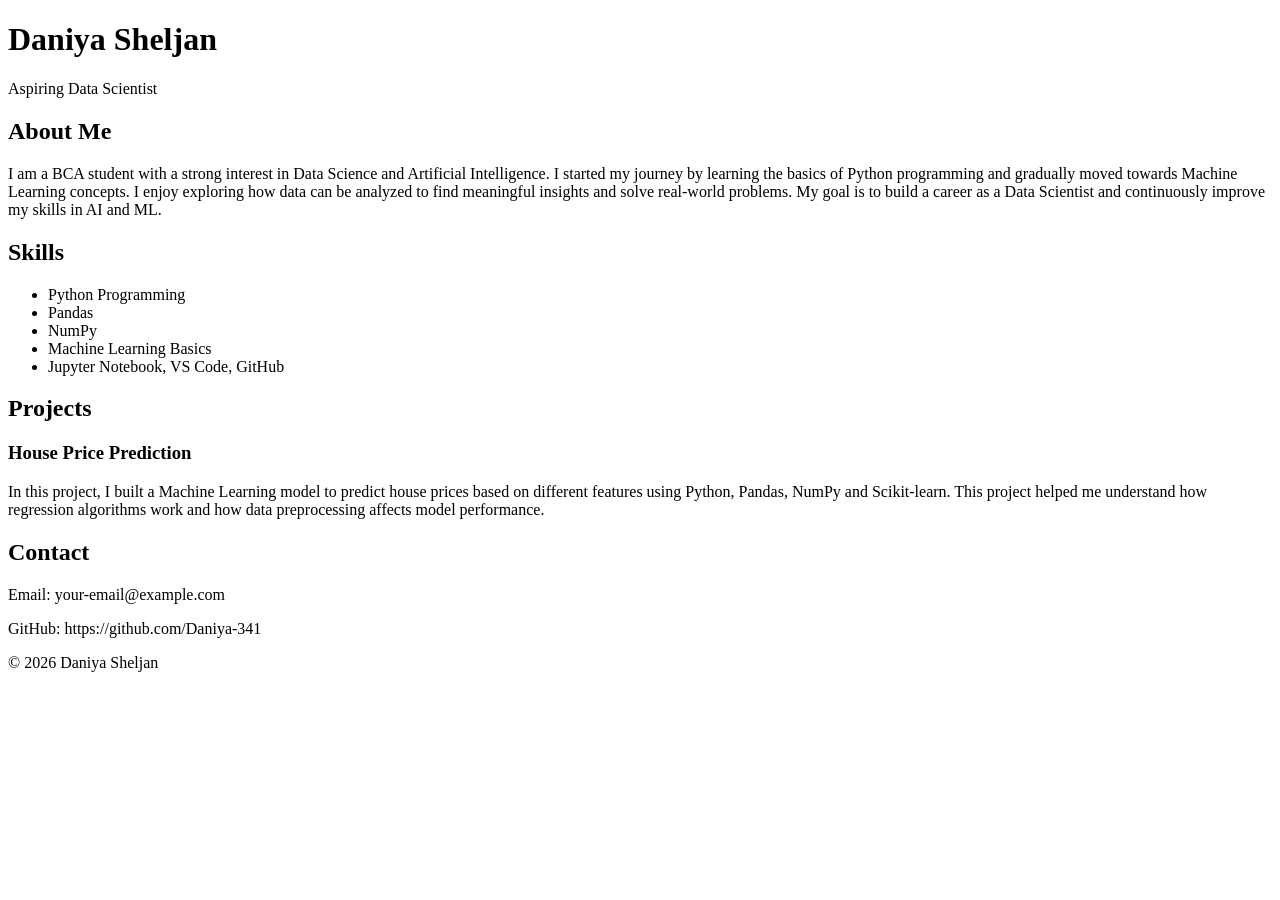
==== index.html @ 51b2e8f4 "Create index.html" ====
<!DOCTYPE html>
<html>
<head>
    <title>Daniya Sheljan | Portfolio</title>
    <link rel="stylesheet" href="style.css">
</head>
<body>

<header>
    <h1>Daniya Sheljan</h1>
    <p>Aspiring Data Scientist</p>
</header>

<section>
    <h2>About Me</h2>
    <p>
        I am a BCA student with a strong interest in Data Science and Artificial Intelligence.
        I started my journey by learning the basics of Python programming and gradually moved
        towards Machine Learning concepts. I enjoy exploring how data can be analyzed to find
        meaningful insights and solve real-world problems. My goal is to build a career as a
        Data Scientist and continuously improve my skills in AI and ML.
    </p>
</section>

<section>
    <h2>Skills</h2>
    <ul>
        <li>Python Programming</li>
        <li>Pandas</li>
        <li>NumPy</li>
        <li>Machine Learning Basics</li>
        <li>Jupyter Notebook, VS Code, GitHub</li>
    </ul>
</section>

<section>
    <h2>Projects</h2>
    <h3>House Price Prediction</h3>
    <p>
        In this project, I built a Machine Learning model to predict house prices based on
        different features using Python, Pandas, NumPy and Scikit-learn. This project helped me
        understand how regression algorithms work and how data preprocessing affects model performance.
    </p>
</section>

<section>
    <h2>Contact</h2>
    <p>Email: your-email@example.com</p>
    <p>GitHub: https://github.com/Daniya-341</p>
</section>

<footer>
    <p>© 2026 Daniya Sheljan</p>
</footer>

</body>
</html>
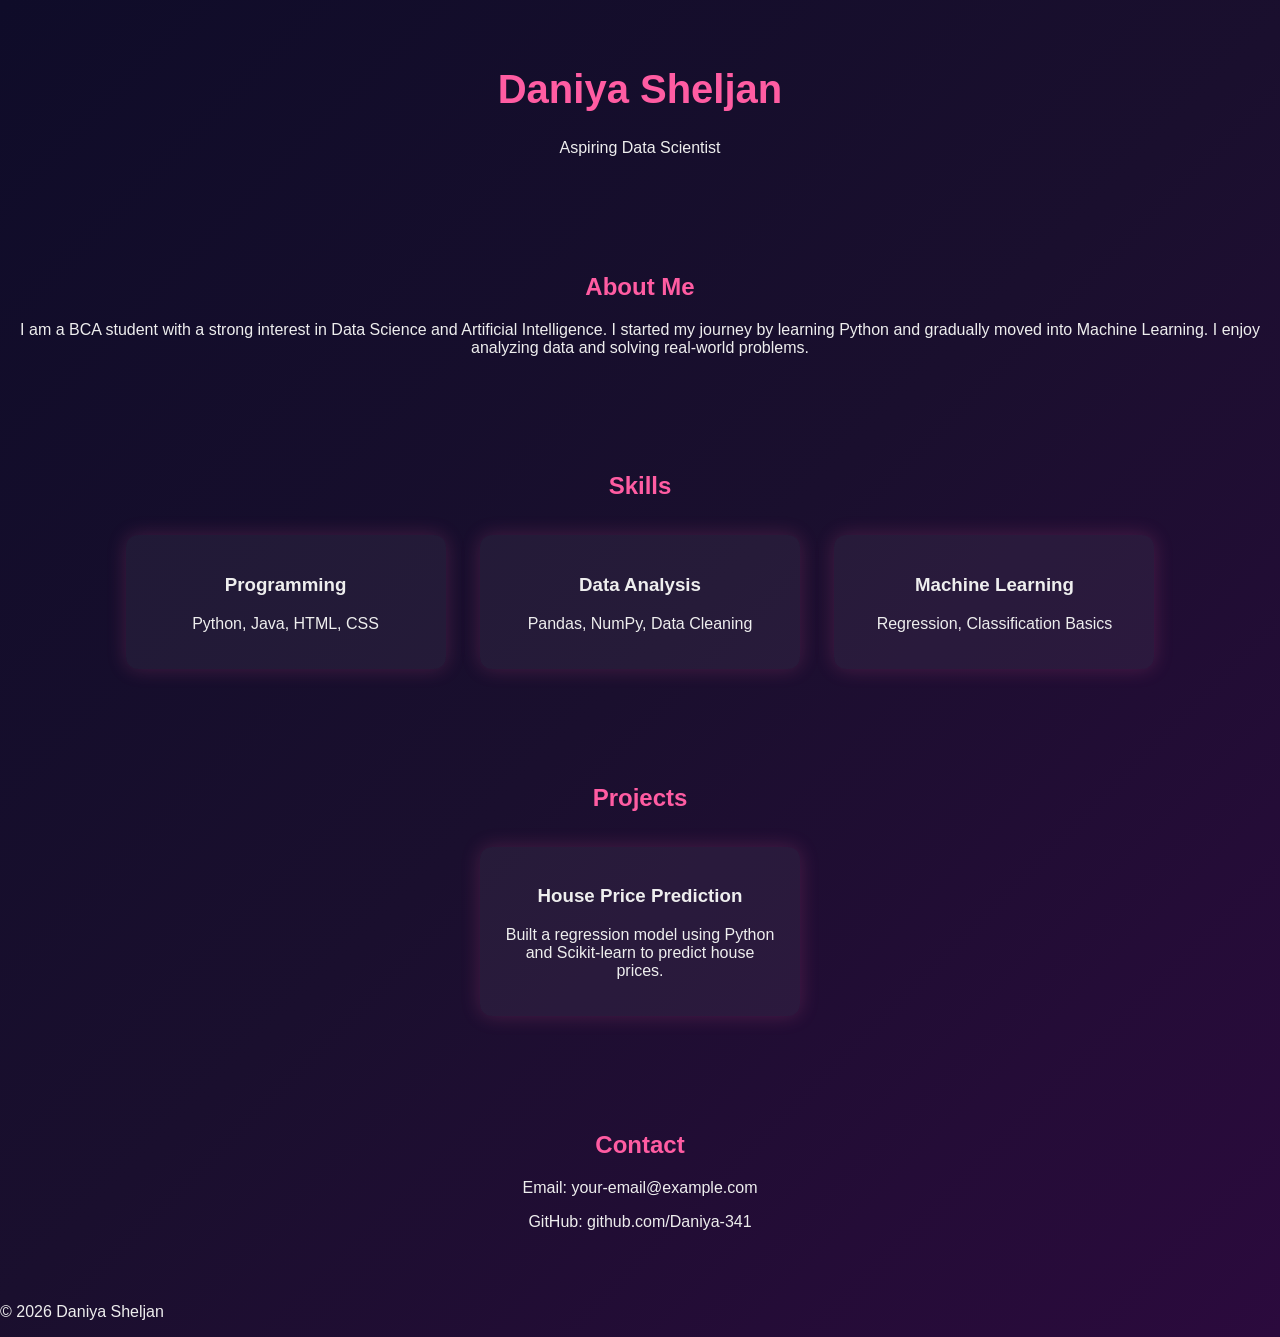
==== commit ed7d6480: "Update index.html" ====
--- a/index.html
+++ b/index.html
@@ -4,6 +4,7 @@
     <title>Daniya Sheljan | Portfolio</title>
     <link rel="stylesheet" href="style.css">
 </head>
+
 <body>
 
 <header>
@@ -15,38 +16,47 @@
     <h2>About Me</h2>
     <p>
         I am a BCA student with a strong interest in Data Science and Artificial Intelligence.
-        I started my journey by learning the basics of Python programming and gradually moved
-        towards Machine Learning concepts. I enjoy exploring how data can be analyzed to find
-        meaningful insights and solve real-world problems. My goal is to build a career as a
-        Data Scientist and continuously improve my skills in AI and ML.
+        I started my journey by learning Python and gradually moved into Machine Learning.
+        I enjoy analyzing data and solving real-world problems.
     </p>
 </section>
 
 <section>
     <h2>Skills</h2>
-    <ul>
-        <li>Python Programming</li>
-        <li>Pandas</li>
-        <li>NumPy</li>
-        <li>Machine Learning Basics</li>
-        <li>Jupyter Notebook, VS Code, GitHub</li>
-    </ul>
+
+    <div class="card">
+        <h3>Programming</h3>
+        <p>Python, Java, HTML, CSS</p>
+    </div>
+
+    <div class="card">
+        <h3>Data Analysis</h3>
+        <p>Pandas, NumPy, Data Cleaning</p>
+    </div>
+
+    <div class="card">
+        <h3>Machine Learning</h3>
+        <p>Regression, Classification Basics</p>
+    </div>
+
 </section>
 
 <section>
     <h2>Projects</h2>
-    <h3>House Price Prediction</h3>
-    <p>
-        In this project, I built a Machine Learning model to predict house prices based on
-        different features using Python, Pandas, NumPy and Scikit-learn. This project helped me
-        understand how regression algorithms work and how data preprocessing affects model performance.
-    </p>
+
+    <div class="card">
+        <h3>House Price Prediction</h3>
+        <p>
+            Built a regression model using Python and Scikit-learn to predict house prices.
+        </p>
+    </div>
+
 </section>
 
 <section>
     <h2>Contact</h2>
     <p>Email: your-email@example.com</p>
-    <p>GitHub: https://github.com/Daniya-341</p>
+    <p>GitHub: github.com/Daniya-341</p>
 </section>
 
 <footer>
--- a/style.css
+++ b/style.css
@@ -0,0 +1,60 @@
+body {
+    margin: 0;
+    font-family: 'Segoe UI', sans-serif;
+    background: linear-gradient(135deg, #0f0c29, #1a0f2e, #2b0a3d);
+    color: #eee;
+}
+
+header {
+    text-align: center;
+    padding: 40px 20px;
+}
+
+h1 {
+    color: #ff5ca2;
+    font-size: 40px;
+}
+
+nav a {
+    margin: 10px;
+    color: #ddd;
+    text-decoration: none;
+    font-size: 18px;
+}
+
+section {
+    padding: 40px 20px;
+    text-align: center;
+}
+
+h2 {
+    color: #ff5ca2;
+    margin-bottom: 20px;
+}
+
+/* Cards */
+.card {
+    background: rgba(255, 255, 255, 0.05);
+    margin: 15px;
+    padding: 20px;
+    border-radius: 12px;
+    display: inline-block;
+    width: 280px;
+    vertical-align: top;
+    box-shadow: 0 0 20px rgba(255, 92, 162, 0.2);
+}
+
+/* Button */
+button {
+    background: #ff5ca2;
+    border: none;
+    padding: 12px 20px;
+    color: white;
+    border-radius: 8px;
+    cursor: pointer;
+    font-size: 16px;
+}
+
+button:hover {
+    background: #ff2f8b;
+}
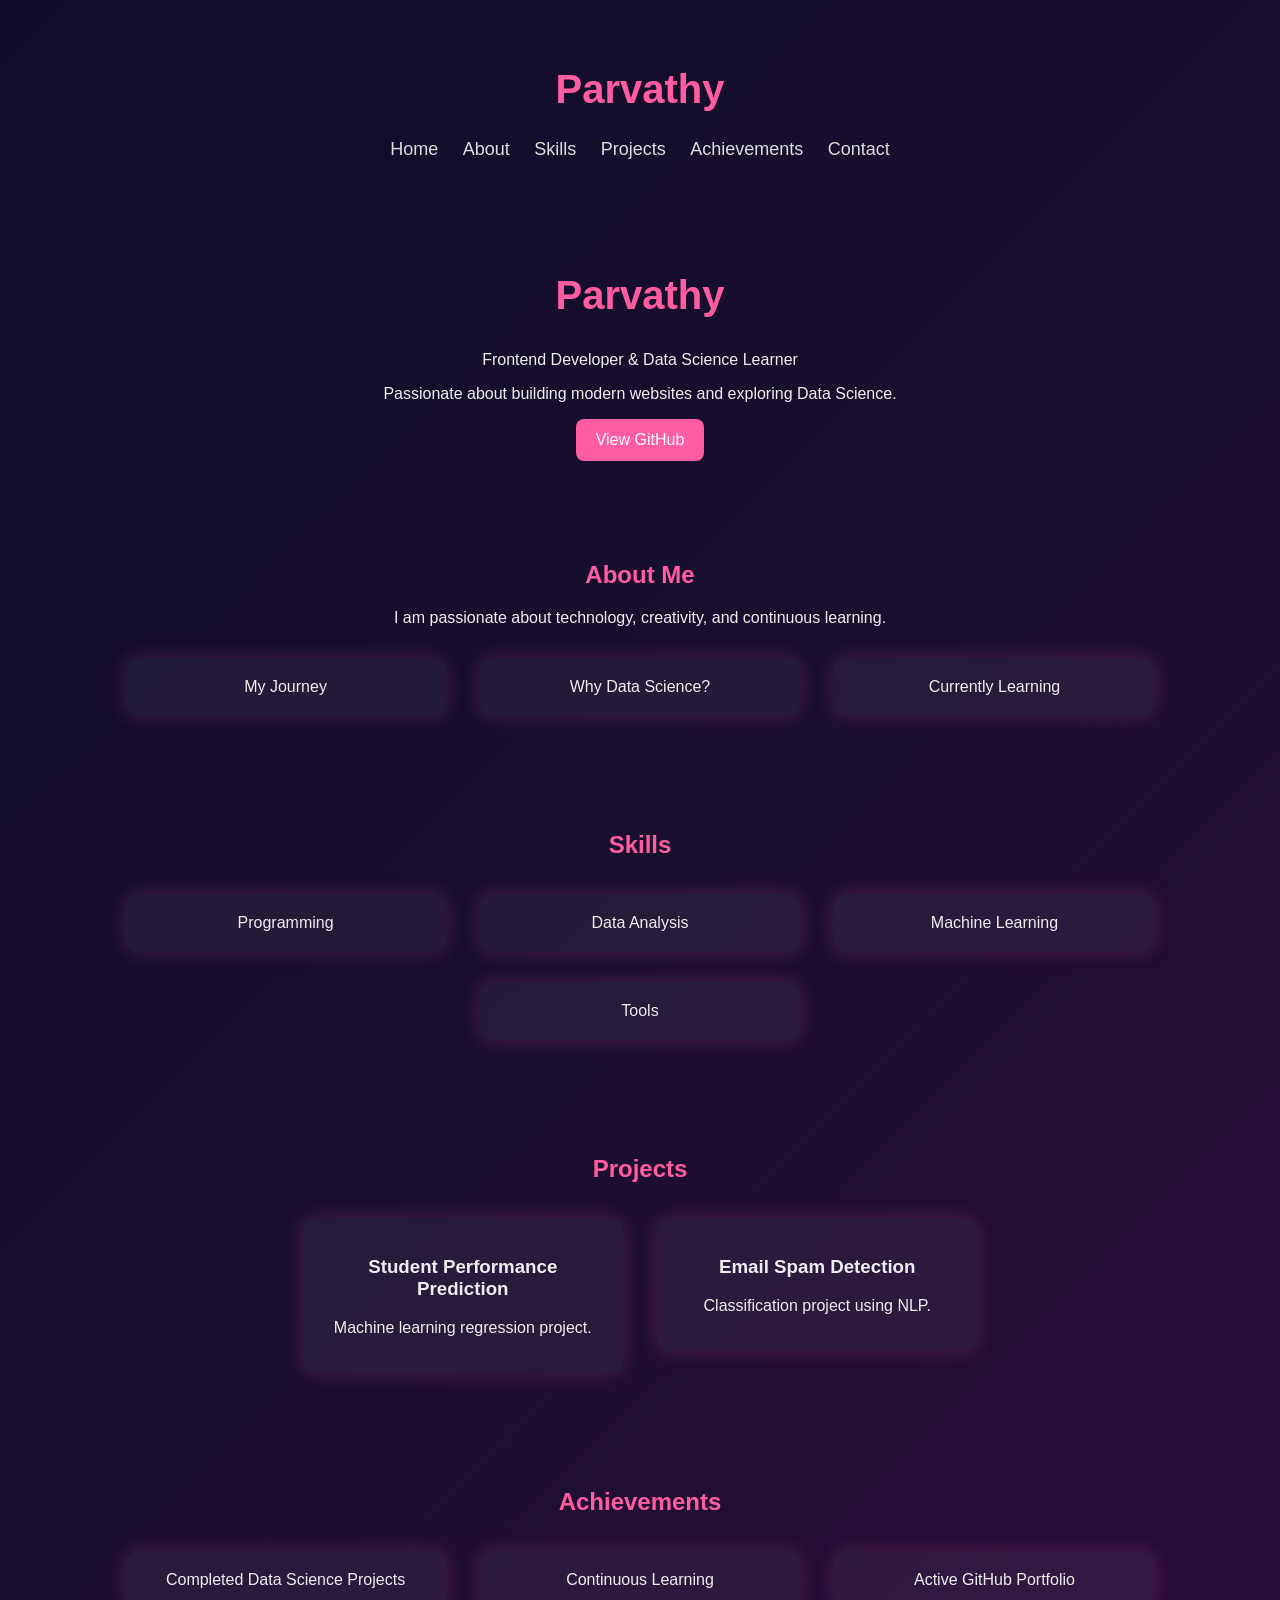
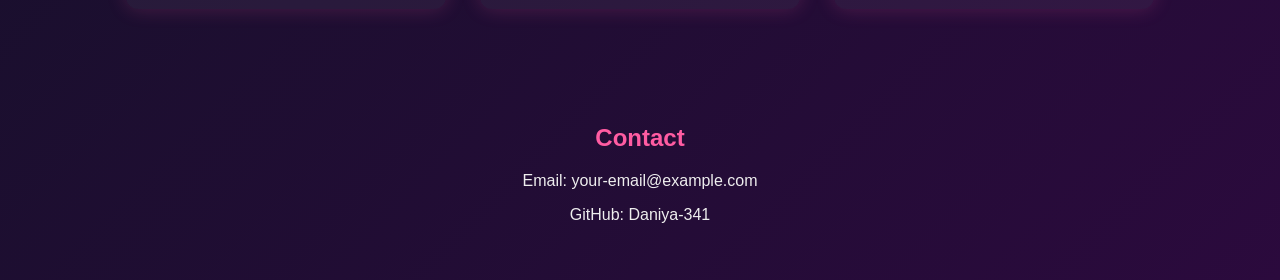
==== commit f29e8205: "Update index.html" ====
--- a/index.html
+++ b/index.html
@@ -8,60 +8,74 @@
 <body>
 
 <header>
-    <h1>Daniya Sheljan</h1>
-    <p>Aspiring Data Scientist</p>
+    <h1>Parvathy</h1>
+
+    <nav>
+        <a href="#home">Home</a>
+        <a href="#about">About</a>
+        <a href="#skills">Skills</a>
+        <a href="#projects">Projects</a>
+        <a href="#achievements">Achievements</a>
+        <a href="#contact">Contact</a>
+    </nav>
 </header>
 
-<section>
-    <h2>About Me</h2>
-    <p>
-        I am a BCA student with a strong interest in Data Science and Artificial Intelligence.
-        I started my journey by learning Python and gradually moved into Machine Learning.
-        I enjoy analyzing data and solving real-world problems.
-    </p>
+<section id="home">
+    <h1 class="big">Parvathy</h1>
+    <p class="highlight">Frontend Developer & Data Science Learner</p>
+    <p>Passionate about building modern websites and exploring Data Science.</p>
+    <button>View GitHub</button>
 </section>
 
-<section>
+<section id="about">
+    <h2>About Me</h2>
+    <p>I am passionate about technology, creativity, and continuous learning.</p>
+
+    <div class="container">
+        <div class="card">My Journey</div>
+        <div class="card">Why Data Science?</div>
+        <div class="card">Currently Learning</div>
+    </div>
+</section>
+
+<section id="skills">
     <h2>Skills</h2>
 
-    <div class="card">
-        <h3>Programming</h3>
-        <p>Python, Java, HTML, CSS</p>
+    <div class="container">
+        <div class="card">Programming</div>
+        <div class="card">Data Analysis</div>
+        <div class="card">Machine Learning</div>
+        <div class="card">Tools</div>
+    </div>
+</section>
+
+<section id="projects">
+    <h2>Projects</h2>
+
+    <div class="card big-card">
+        <h3>Student Performance Prediction</h3>
+        <p>Machine learning regression project.</p>
     </div>
 
-    <div class="card">
-        <h3>Data Analysis</h3>
-        <p>Pandas, NumPy, Data Cleaning</p>
+    <div class="card big-card">
+        <h3>Email Spam Detection</h3>
+        <p>Classification project using NLP.</p>
     </div>
-
-    <div class="card">
-        <h3>Machine Learning</h3>
-        <p>Regression, Classification Basics</p>
-    </div>
-
 </section>
 
-<section>
-    <h2>Projects</h2>
+<section id="achievements">
+    <h2>Achievements</h2>
 
-    <div class="card">
-        <h3>House Price Prediction</h3>
-        <p>
-            Built a regression model using Python and Scikit-learn to predict house prices.
-        </p>
-    </div>
-
+    <div class="card">Completed Data Science Projects</div>
+    <div class="card">Continuous Learning</div>
+    <div class="card">Active GitHub Portfolio</div>
 </section>
 
-<section>
+<section id="contact">
     <h2>Contact</h2>
     <p>Email: your-email@example.com</p>
-    <p>GitHub: github.com/Daniya-341</p>
+    <p>GitHub: Daniya-341</p>
 </section>
-
-<footer>
-    <p>© 2026 Daniya Sheljan</p>
-</footer>
 
 </body>
 </html>
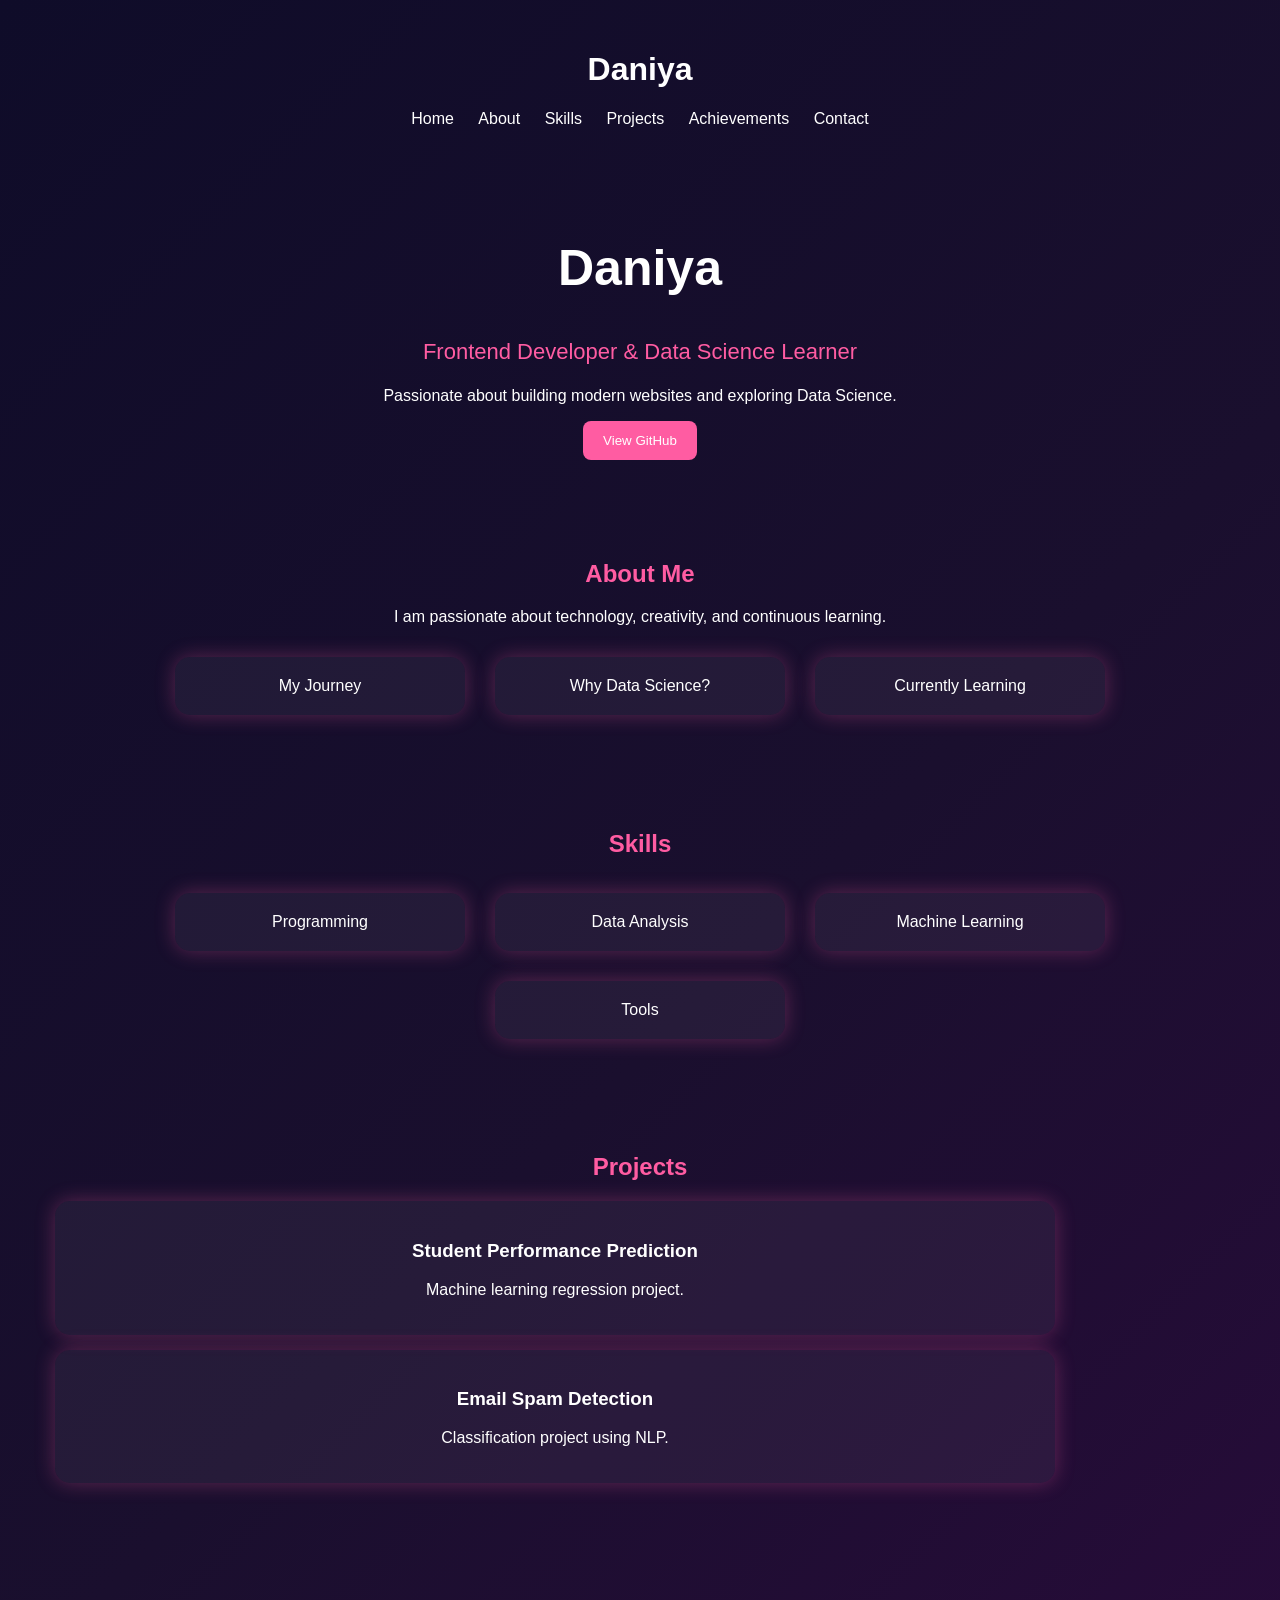
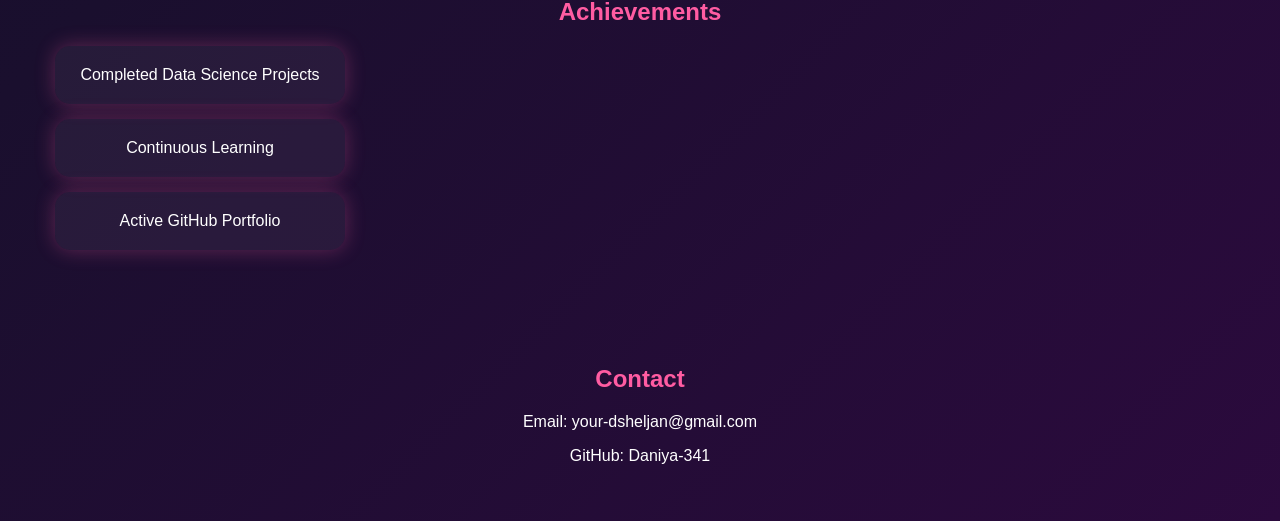
==== commit fd11efa0: "Update index.html" ====
--- a/index.html
+++ b/index.html
@@ -8,7 +8,7 @@
 <body>
 
 <header>
-    <h1>Parvathy</h1>
+    <h1>Daniya</h1>
 
     <nav>
         <a href="#home">Home</a>
@@ -21,7 +21,7 @@
 </header>
 
 <section id="home">
-    <h1 class="big">Parvathy</h1>
+    <h1 class="big">Daniya</h1>
     <p class="highlight">Frontend Developer & Data Science Learner</p>
     <p>Passionate about building modern websites and exploring Data Science.</p>
     <button>View GitHub</button>
@@ -73,7 +73,7 @@
 
 <section id="contact">
     <h2>Contact</h2>
-    <p>Email: your-email@example.com</p>
+    <p>Email: your-dsheljan@gmail.com</p>
     <p>GitHub: Daniya-341</p>
 </section>
 
--- a/style.css
+++ b/style.css
@@ -1,60 +1,67 @@
 body {
     margin: 0;
-    font-family: 'Segoe UI', sans-serif;
+    font-family: Arial;
     background: linear-gradient(135deg, #0f0c29, #1a0f2e, #2b0a3d);
-    color: #eee;
+    color: white;
 }
 
 header {
     text-align: center;
-    padding: 40px 20px;
-}
-
-h1 {
-    color: #ff5ca2;
-    font-size: 40px;
+    padding: 30px;
 }
 
 nav a {
     margin: 10px;
-    color: #ddd;
+    color: white;
     text-decoration: none;
-    font-size: 18px;
 }
 
 section {
-    padding: 40px 20px;
+    padding: 40px;
     text-align: center;
 }
 
 h2 {
     color: #ff5ca2;
-    margin-bottom: 20px;
 }
 
-/* Cards */
+.big {
+    font-size: 50px;
+}
+
+.highlight {
+    color: #ff5ca2;
+    font-size: 22px;
+}
+
+.container {
+    display: flex;
+    flex-wrap: wrap;
+    justify-content: center;
+}
+
 .card {
-    background: rgba(255, 255, 255, 0.05);
+    background: rgba(255,255,255,0.05);
     margin: 15px;
     padding: 20px;
-    border-radius: 12px;
-    display: inline-block;
-    width: 280px;
-    vertical-align: top;
-    box-shadow: 0 0 20px rgba(255, 92, 162, 0.2);
+    border-radius: 15px;
+    width: 250px;
+    box-shadow: 0 0 20px rgba(255,92,162,0.3);
 }
 
-/* Button */
+.big-card {
+    width: 80%;
+}
+
+.card:hover {
+    transform: scale(1.05);
+    transition: 0.3s;
+}
+
 button {
     background: #ff5ca2;
     border: none;
     padding: 12px 20px;
     color: white;
     border-radius: 8px;
-    cursor: pointer;
-    font-size: 16px;
 }
-
-button:hover {
-    background: #ff2f8b;
-}
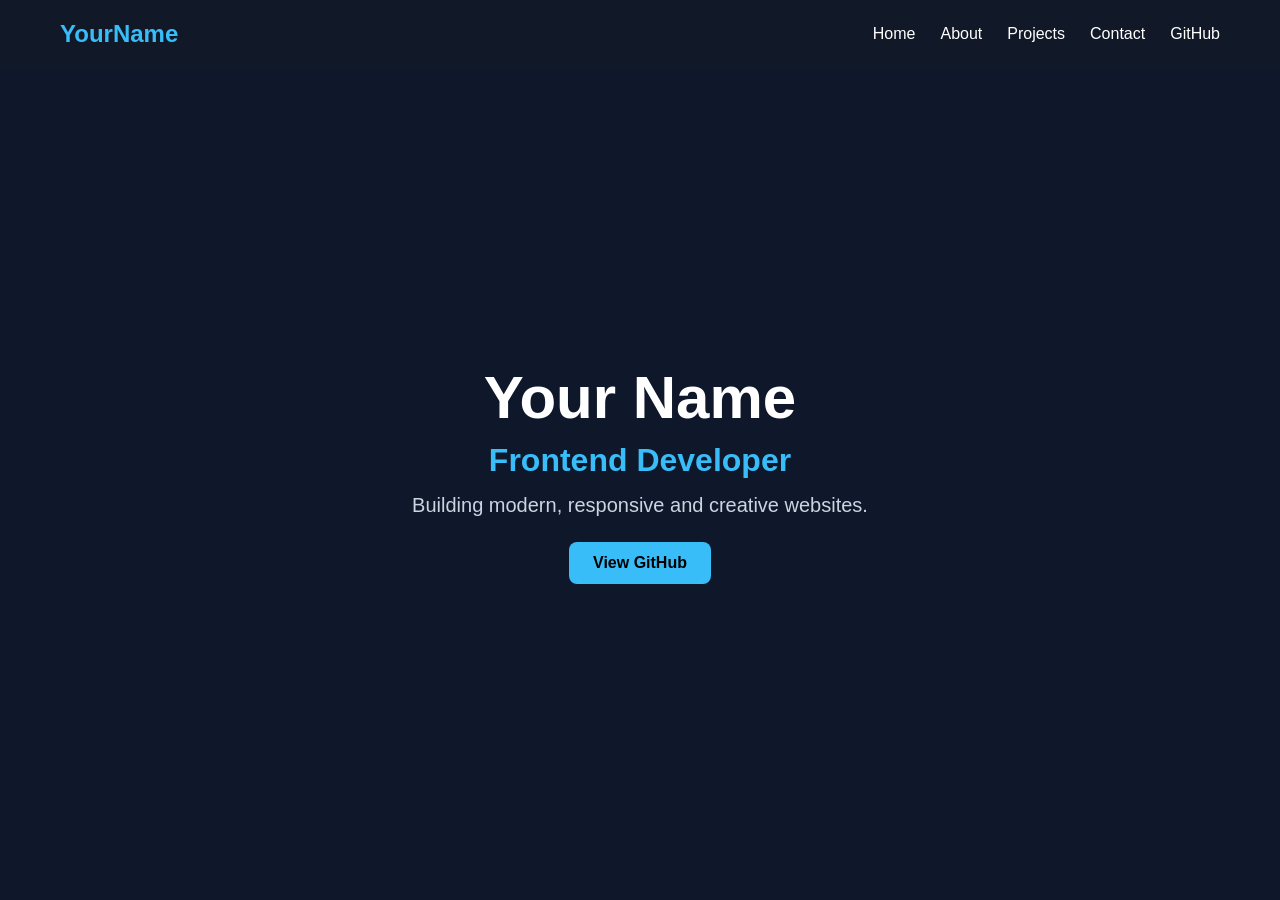
==== commit 176c3c35: "Update index.html" ====
--- a/index.html
+++ b/index.html
@@ -1,81 +1,144 @@
 <!DOCTYPE html>
-<html>
+<html lang="en">
 <head>
-    <title>Daniya Sheljan | Portfolio</title>
-    <link rel="stylesheet" href="style.css">
+  <meta charset="UTF-8" />
+  <meta name="viewport" content="width=device-width, initial-scale=1.0" />
+  <title>My Portfolio</title>
+
+  <style>
+    *{
+      margin:0;
+      padding:0;
+      box-sizing:border-box;
+      font-family: Arial, sans-serif;
+    }
+
+    body{
+      background:#0f172a;
+      color:white;
+    }
+
+    /* Navigation */
+    nav{
+      display:flex;
+      justify-content:space-between;
+      align-items:center;
+      padding:20px 60px;
+      background:#111827;
+      position:sticky;
+      top:0;
+    }
+
+    .logo{
+      font-size:24px;
+      font-weight:bold;
+      color:#38bdf8;
+    }
+
+    .nav-links{
+      list-style:none;
+      display:flex;
+      gap:25px;
+    }
+
+    .nav-links a{
+      text-decoration:none;
+      color:white;
+      transition:0.3s;
+    }
+
+    .nav-links a:hover{
+      color:#38bdf8;
+    }
+
+    /* Hero Section */
+    .hero{
+      height:90vh;
+      display:flex;
+      justify-content:center;
+      align-items:center;
+      text-align:center;
+      padding:20px;
+    }
+
+    .hero-content h1{
+      font-size:60px;
+      margin-bottom:10px;
+    }
+
+    .hero-content h2{
+      font-size:32px;
+      color:#38bdf8;
+      margin-bottom:15px;
+    }
+
+    .hero-content p{
+      font-size:20px;
+      color:#cbd5e1;
+      margin-bottom:25px;
+    }
+
+    .btn{
+      display:inline-block;
+      padding:12px 24px;
+      background:#38bdf8;
+      color:black;
+      text-decoration:none;
+      border-radius:8px;
+      font-weight:bold;
+      transition:0.3s;
+    }
+
+    .btn:hover{
+      background:white;
+    }
+
+    @media(max-width:768px){
+      nav{
+        flex-direction:column;
+        gap:15px;
+      }
+
+      .hero-content h1{
+        font-size:42px;
+      }
+
+      .hero-content h2{
+        font-size:24px;
+      }
+    }
+  </style>
 </head>
 
 <body>
 
-<header>
-    <h1>Daniya</h1>
+  <!-- Navigation -->
+  <nav>
+    <div class="logo">YourName</div>
 
-    <nav>
-        <a href="#home">Home</a>
-        <a href="#about">About</a>
-        <a href="#skills">Skills</a>
-        <a href="#projects">Projects</a>
-        <a href="#achievements">Achievements</a>
-        <a href="#contact">Contact</a>
-    </nav>
-</header>
+    <ul class="nav-links">
+      <li><a href="#">Home</a></li>
+      <li><a href="#">About</a></li>
+      <li><a href="#">Projects</a></li>
+      <li><a href="#">Contact</a></li>
+      <li><a href="https://github.com/yourusername" target="_blank">GitHub</a></li>
+    </ul>
+  </nav>
 
-<section id="home">
-    <h1 class="big">Daniya</h1>
-    <p class="highlight">Frontend Developer & Data Science Learner</p>
-    <p>Passionate about building modern websites and exploring Data Science.</p>
-    <button>View GitHub</button>
-</section>
+  <!-- Home Page -->
+  <section class="hero">
+    <div class="hero-content">
+      <h1>Your Name</h1>
+      <h2>Frontend Developer</h2>
+      <p>
+        Building modern, responsive and creative websites.
+      </p>
 
-<section id="about">
-    <h2>About Me</h2>
-    <p>I am passionate about technology, creativity, and continuous learning.</p>
-
-    <div class="container">
-        <div class="card">My Journey</div>
-        <div class="card">Why Data Science?</div>
-        <div class="card">Currently Learning</div>
+      <a href="https://github.com/yourusername" class="btn" target="_blank">
+        View GitHub
+      </a>
     </div>
-</section>
-
-<section id="skills">
-    <h2>Skills</h2>
-
-    <div class="container">
-        <div class="card">Programming</div>
-        <div class="card">Data Analysis</div>
-        <div class="card">Machine Learning</div>
-        <div class="card">Tools</div>
-    </div>
-</section>
-
-<section id="projects">
-    <h2>Projects</h2>
-
-    <div class="card big-card">
-        <h3>Student Performance Prediction</h3>
-        <p>Machine learning regression project.</p>
-    </div>
-
-    <div class="card big-card">
-        <h3>Email Spam Detection</h3>
-        <p>Classification project using NLP.</p>
-    </div>
-</section>
-
-<section id="achievements">
-    <h2>Achievements</h2>
-
-    <div class="card">Completed Data Science Projects</div>
-    <div class="card">Continuous Learning</div>
-    <div class="card">Active GitHub Portfolio</div>
-</section>
-
-<section id="contact">
-    <h2>Contact</h2>
-    <p>Email: your-dsheljan@gmail.com</p>
-    <p>GitHub: Daniya-341</p>
-</section>
+  </section>
 
 </body>
 </html>
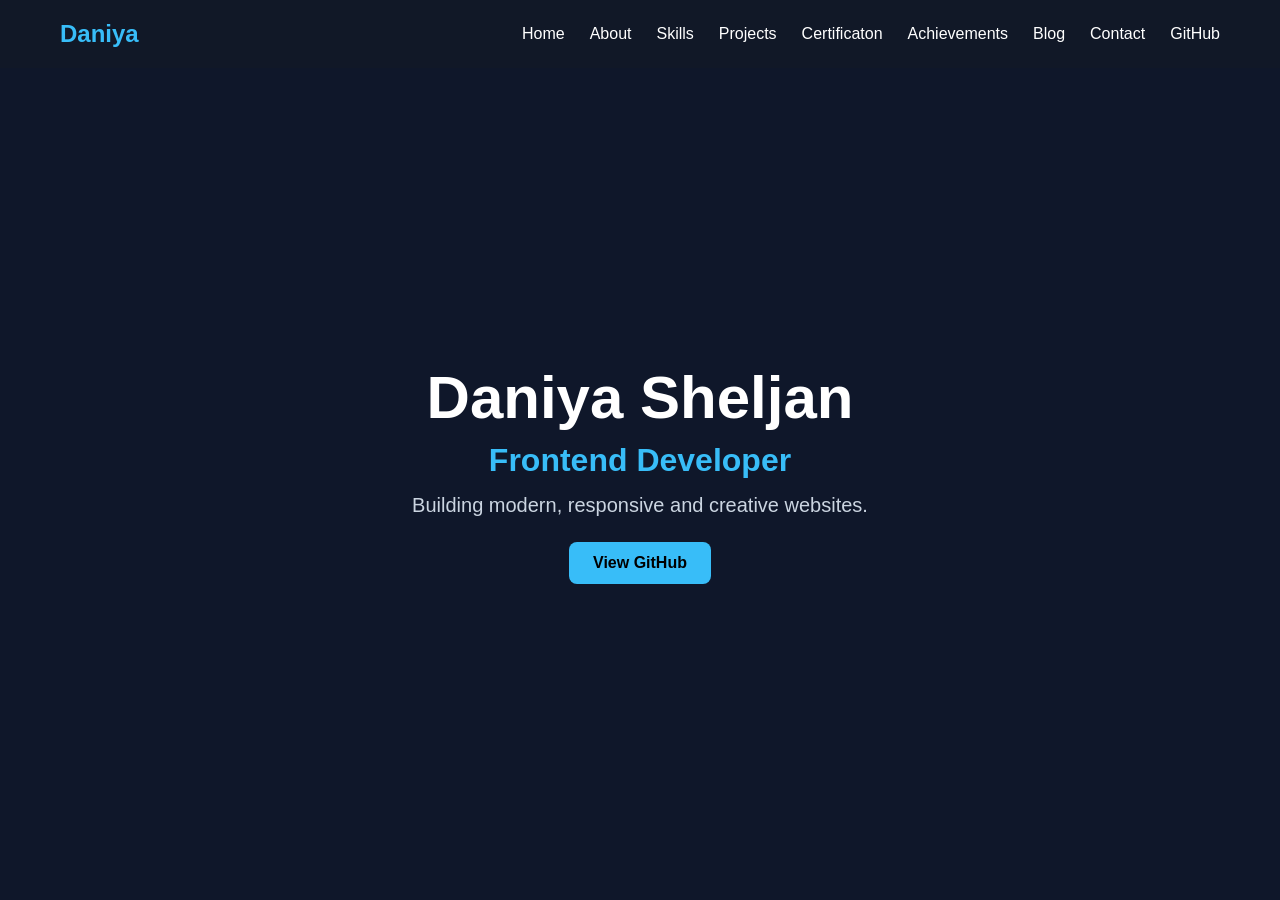
==== commit a659d87d: "Update index.html" ====
--- a/index.html
+++ b/index.html
@@ -114,27 +114,31 @@
 
   <!-- Navigation -->
   <nav>
-    <div class="logo">YourName</div>
+    <div class="logo">Daniya</div>
 
     <ul class="nav-links">
-      <li><a href="#">Home</a></li>
-      <li><a href="#">About</a></li>
-      <li><a href="#">Projects</a></li>
-      <li><a href="#">Contact</a></li>
-      <li><a href="https://github.com/yourusername" target="_blank">GitHub</a></li>
+      <li><a href="home.html">Home</a></li>
+      <li><a href="about.html">About</a></li>
+      <li><a href="skills.html">Skills</a></li>
+      <li><a href="project.html">Projects</a></li>
+      <li><a href="certification.html">Certificaton</a></li>
+      <li><a href="Achievements.html">Achievements</a></li>
+      <li><a href="blog.html">Blog</a></li>
+      <li><a href="contact.html">Contact</a></li>
+      <li><a href="https://github.com/p456arvathy" target="_blank">GitHub</a></li>
     </ul>
   </nav>
 
   <!-- Home Page -->
   <section class="hero">
     <div class="hero-content">
-      <h1>Your Name</h1>
+      <h1>Daniya Sheljan</h1>
       <h2>Frontend Developer</h2>
       <p>
         Building modern, responsive and creative websites.
       </p>
 
-      <a href="https://github.com/yourusername" class="btn" target="_blank">
+      <a href="https://github.com/Daniya-341" class="btn" target="_blank">
         View GitHub
       </a>
     </div>
